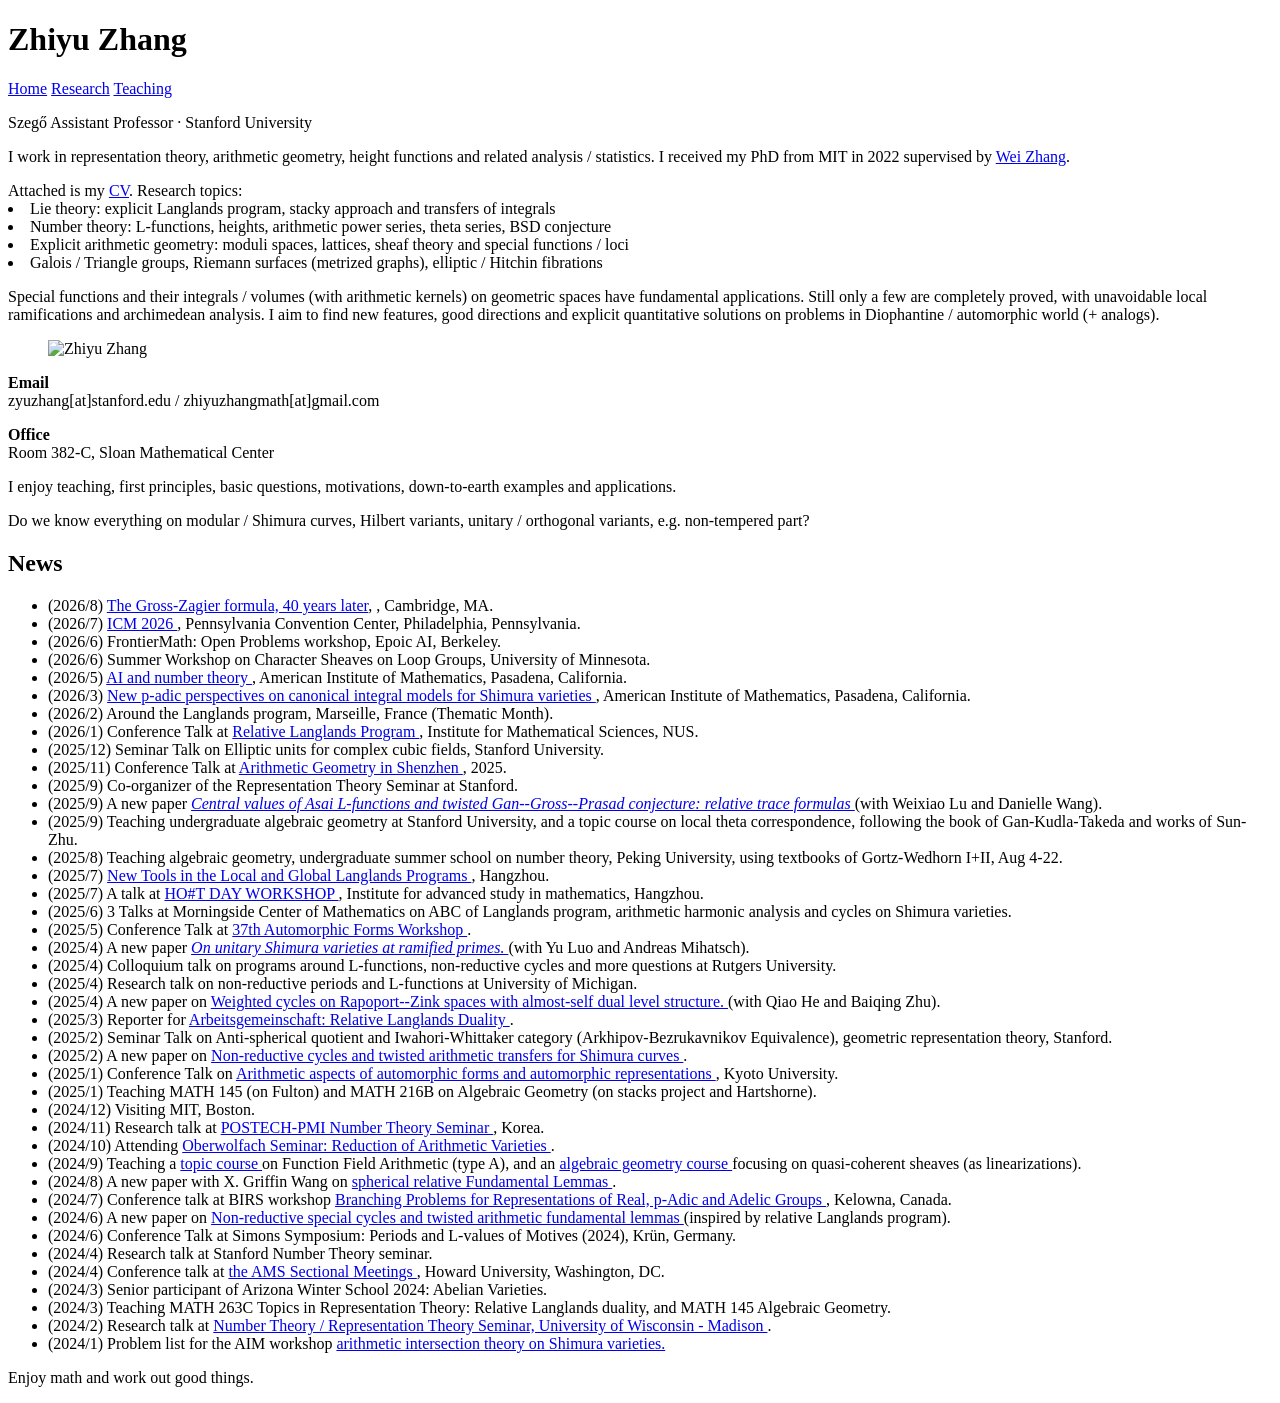
==== index.html @ 650f187b "Add files via upload" ====
<!DOCTYPE html>
<html lang="en">
<head>
  <meta charset="UTF-8">
  <meta name="viewport" content="width=device-width, initial-scale=1.0">
  <title>Zhiyu Zhang </title>
  <link rel="stylesheet" href="styles.css">
</head>
<body>
  <header>
    <h1>Zhiyu Zhang </h1>
    <nav>
      <a href="index.html">Home</a>
      <a href="research.html">Research</a>
      <a href="teaching.html"> Teaching </a>
    </nav>
  </header>



  <main>
 <section id="home" class="section active">

<div class="home-hero">
    <div class="home-copy">
        <p class="home-kicker">Szegő Assistant Professor · Stanford University</p>
        <p class="home-lead">
I work in representation theory, arithmetic geometry, height functions and related analysis / statistics. I received my PhD from MIT in 2022 supervised by <a href="https://math.mit.edu/~wz2113/">Wei Zhang</a>. 

        </p>

Attached is my <a href="CV2026.pdf">CV</a>. Research topics: 
<li>
Lie theory: explicit Langlands program, stacky approach and transfers of integrals
<li>
Number theory: L-functions, heights, arithmetic power series, theta series, BSD conjecture
<li> 
Explicit arithmetic geometry: moduli spaces, lattices, sheaf theory and special functions / loci
<li> 
Galois / Triangle groups, Riemann surfaces (metrized graphs), elliptic / Hitchin fibrations
</li>


        <p class="home-teaching">
Special functions and their integrals / volumes (with arithmetic kernels) on geometric spaces have fundamental applications. Still only a few are completely proved, with unavoidable local ramifications and archimedean analysis. I aim to find new features, good directions and explicit quantitative solutions on problems in Diophantine / automorphic world (+ analogs). 
        </p>


    </div>
    <figure class="home-portrait">
        <img src="Keep2.jpg" 
             alt="Zhiyu Zhang" />
    </figure>
</div>


<div class="home-contact">
    <p><strong>Email</strong><br>zyuzhang[at]stanford.edu / zhiyuzhangmath[at]gmail.com</p>
    <p><strong>Office</strong><br>Room 382-C, Sloan Mathematical Center</p>
</div>


<p class="home-teaching">
I enjoy teaching, first principles, basic questions, motivations, down-to-earth examples and applications.
</p>


<p class="home-teaching">
Do we know everything on modular / Shimura curves, Hilbert variants, unitary / orthogonal variants, e.g. non-tempered part?
</p>


<!-- eigenvalues, solutions, heights, enumerative geometry, matrix coefficients and integrals. . family version, Artin twists, arithmetic lattices, Poincare series, distributions, cohomology, compact dual,
!-->

<!--Cryptography-Blockchain, Machine Learning, LLM, Library and AI for Math. Teach on them-->

<!-- Differential forms Poincare dual cycles. Geometric relative Langlands, M-cycles over C. Use cycles to define int models, first generic fiber. Uniformization maps + period maps, Hecke action, Relations of generators and non-vanishing, injective of AJ map on special subspace of CH^* (and embedding tricks), dimension formulas of subspace, singular adelic terms (derived Hodge locus, tautological), intersection numbers, divisor, 0-cycle, 1-cycle, higher codim case, transfer of cycles and moduli of maps -->

<!-- Arithmetic differental forms and arithmetic HT over a family (six points on P1; degree 4 surfaces in P3). Understand every construction via operations on Hodge. Moduli of 3, 4, 5, 6, 7, 8, 9 points on P1. Moduli over C, over R, over Qp, over Q. Note X over Z shall think as arithmetic Hodge family, reduction means point, exceptional reduction means arithmetic Hodge locus. Distribution of arithmetic Hodge locus -> reduction type of X, especially Picard jumps. -->

<!-- discrete groups (as continuous symmetry on analytic + metric=volume geometry , ) and everything: Free groups, graph theory, mapping class groups, fundamental group of finite volume Riemann manifolds is a lattice in Isom(M^~) = absolute Galois groups. GL_n over Dedekind domain (S-arithmetic subgroups). finite index subgroups and Hecke theory. Jordan property, automorphism groups. abelianization. (Moore ergodicity + mirabolic group SL2(R) x R^2 implies) Kazhdan’s property T for rank>=2. Amenability=Følner sequence=(For every continuous G-action on a non-empty compact
metrisable space X there exists a G-invariant probability measure on X.) |+| property T => compact ?=> finite .. Geometric group theory (and symmetric spaces, dynamics and moduli). Analytic Universal covering (quotient by discrete subgroup of Isometry groups). Discrete subgroups of Isom of X. free group.). Classification of fake projective plane. topology of (hyperbolic) 3,4,5-manifolds. thin groups and non-congruent artihmetic in U(n,1) and SO(n,1). Margulis’s normal subgroup theorem, Mostow rigidity (any semi-simple G), Margulis superrigidity (away from SO(n,1), SU(n,1)) which implies arithmeticity -->

<!-- conjectures on curves and Riemann surfaces (in families): CM Jacobian?-->


<!--optimization problems in combinatorics and geometry: Optimal ways of doing things - Sofa Problem and So on. Combinatoric number theory: Michael Zieve-->

<!--moduli of varieties over finite fields, mod p Hodge=family of mod p gauges, families of AV gives families of p-divisible with no framing, applications (Tate, Weil, local systems)? global moduli over fixed points, local moduli, local moduli with faming around a point of the global moduli -->


<!--The most beautiful geometry is geometry with enough symmetry. Apply all geometry to symmetric spaces. Hyperbolicity of cycles on Shimura varieties-->

<!--<li> Geometric representation theory (local, Iwahori level) (global, Iwahori level) (Relative version), costandard, standard, applications of AB equivalence and cat Langlands to Iwahori level Sh_G, weight-monodromy for tempered? e.g. modular curves -->

<!--<li> Family of motives / bundles / local systems / varieties over arithmetic bases (=cycles in ``arithmetic period domain''), positivity of Hodge bundles and applications of hyperbolicity: curves, surfaces, abelian varieties and hypersurfaces; periods, torsions, counting with symmetry (CM, Hecke). Intermediate Jacobians (Jacobians, Prym, Albanese, Murre's A^2), arithmetic Torelli maps / period maps / regulator maps.  Hyperelliptic curves, Shimura curves, Hurwitz curves, Belyi curves; elliptic fibered surfaces, cubic surfaces, K3 surfaces, hyperbolic surfaces, Fano surfaces; Hodge level one complete intersection; Deligne-Mostow moduli (non-arithmetic complex hyperbolic lattices); moduli of curves; moduli of abelian varieties; moduli of Shimura variety. -->

<!--<li> explicit examples dim=0, curves, surfaces, 3-folds, 4-folds. Hodge structures of weight 0, 1, 2, 3; level 0, 1, 2, 3, 4; projective groups=abelian schemes  -->

<!--<li> honeycomb, Coexeter group, finite group arithmetic, finite fields, Hexagonal tiling, group cohomology (cohomological cycles)-->

 <!--<li> Arithmetic statistics and finiteness (compactification of moduli). Diﬀerences of singular moduli (archimedean and p-adic equidistribution, analytic bounds); Harmonic Maass forms = generating series of central L-derivatives; Real multiplication (via p-adic geometry and p-adic Eisenstein series, Galois deformation tricks); stable cohomology of moduli spaces and arithmetic groups (Madsen-Weiss, Borel)-->    

<!--<li> discrete subgroups of Lie groups of finite covolume, e.g. cocompact ones. Arithmetic subgroups. K-theory of arithmetic subgroups, cycles-->

<!--<li> Motives over punctured Riemmann surface, or a curve. Monodromy, D-modules and power series and so on-->

<!--<li> The method of perverse sheaves=holomorphic D-modules to study abelian schemes and other varieties -->

<!--<li> Higher Chow cycles and normal functions; transcendental o-minimality; period mappings and period domains; sl2-Hodge structures and limits, g-motives; Hilbert schemes (family version); Intermediate Jacobians and Hitchin Systems; Chow groups, intersection theory and special cycles of 
global moduli spaces, e.g. moduli of maps / sheaves  (mmoduli of lines =Grassmaninan, moduli of curves, moduli of quasi-polarized K3， moduli of hyperkahler and so on, using moduli of Hodge, also moduli of maps between curves with degrees，d-elliptic loci, branched covers of curves (Hurwitz spaces)) 
(global=involving discrete subgroups of Lie groups - p-adic groups) 
Adelic Language (so levels and Hecke correspondences on moduli spaces)

local moduli spaces (Rapoport-Zink spaces) since Hilbert 15th problem. Pixton’s relations, Mumford relations. 
(local=no discrete subgroup, just compact subgroups of automorphisms)

    -->








<!-- Old contact block kept for reference.

<p>
I enjoy teaching, first principles, down-to-earth examples, basic questions, motivations and concrete applications. 
</p> 


<p>
<b> Email: </b> zyuzhang[at]stanford.edu  /  zhiyuzhangmath[at]gmail.com .
</p>


<p>
Office: Room 382-C, Sloan Mathematical Center. 
</p>




<br>
<br>
<br>




-->

<!--
<p>
I am fascinated by concrete examples (e.g. elliptic curves and GL_n), Koecher principle, CM abelian varieties, density theorems, artihmetic line bundles, powerful sheaf theory, and analogs over finite fields, reals, p-adics, rational numbers (and its algebraic closure), manifolds (with metrics / differentials), arithmetic groups, combinatorics (e.g. polytopes), topology, and physics (e.g. quantization, TQFT and mirror symmetry). 
</p>     
!-->


<!--
<p>
<small>
<li> I visited the MSRI for the special programme Algebraic Cycles, L-Values, and Euler Systems, Jan-May 2023.
<li> In my PHD thesis, I proved 1) ramified modularity of arithmetic theta series, using modifications in complex and mod p geometry and local duality of special divisors; 2) blow ups of moduli spaces and arithmetic transfers, using ramifed modularity, global double induction, relative Cayley map (for small primes). For applications to Gross-Zagier formulas and Beilinson-Bloch-Kato conjecture, see also lectures (C. Li, W. Zhang) of IHES 2022 Langlands summer school.
<li> Undergraduate thesis on Merkurjev-Suslin theorem, Tsinghua University / ENS Paris, Spring 2018. 
</li>  
</small>
</p>
-->

<section class="home-news">
<div class="section-heading-row">
    <h2>News</h2>
</div>
<ul class="news-list">
<li> (2026/8) <a href="https://math.mit.edu/events/gross-zagier/"> The Gross-Zagier formula, 40 years later</a>, , Cambridge, MA.
<li> (2026/7) <a href="https://www.icm2026.org/event/ac193975-5d24-4628-8c30-ddb23de19a8b/HOME?environment=P2"> ICM 2026 </a>, Pennsylvania Convention Center, Philadelphia, Pennsylvania.
<li> (2026/6) FrontierMath: Open Problems workshop, Epoic AI, Berkeley.
<li> (2026/6) Summer Workshop on Character Sheaves on Loop Groups, University of Minnesota.
<li> (2026/5) <a href="https://aimath.org/workshops/upcoming/aint26/"> AI and number theory </a>, American Institute of Mathematics, Pasadena, California. 
<li> (2026/3) <a href="https://aimath.org/workshops/upcoming/canonicalshimura/"> New p-adic perspectives on canonical integral models for Shimura varieties </a>, American Institute of Mathematics, Pasadena, California. 
<li> (2026/2) Around the Langlands program, Marseille, France (Thematic Month).
<li> (2026/1) Conference Talk at <a href="https://ims.nus.edu.sg/events/relative-langlands-program/
"> Relative Langlands Program </a>, Institute for Mathematical Sciences, NUS.
<li> (2025/12) Seminar Talk on Elliptic units for complex cubic fields, Stanford University.
<li> (2025/11) Conference Talk at <a href="https://huigaomath.github.io/events/2025/2025-arithgeom-shenzhen.html"> Arithmetic Geometry in Shenzhen </a>, 2025.
<li> (2025/9) Co-organizer of the Representation Theory Seminar at Stanford.
<li> (2025/9) A new paper <a href="https://arxiv.org/abs/2509.16356" > <em> Central values of Asai L-functions and twisted Gan--Gross--Prasad conjecture: relative trace formulas </em> </a>  (with Weixiao Lu and Danielle Wang).
<li> (2025/9) Teaching undergraduate algebraic geometry at Stanford University, and a topic course on local theta correspondence, following the book of Gan-Kudla-Takeda and works of Sun-Zhu.
<li> (2025/8) Teaching algebraic geometry, undergraduate summer school on number theory, Peking University, using textbooks of Gortz-Wedhorn I+II, Aug 4-22.
<li> (2025/7) <a href="https://www.birs.ca/events/2025/5-day-workshops/25w5400"> New Tools in the Local and Global Langlands Programs </a>, Hangzhou.
<li> (2025/7) A talk at <a href="http://www.iasm.zju.edu.cn/2025/0704/c87130a3067185/page.htm"> HO#T DAY WORKSHOP </a>, Institute for advanced study in mathematics, Hangzhou.
<li> (2025/6) 3 Talks at Morningside Center of Mathematics on ABC of Langlands program, arithmetic harmonic analysis and cycles on Shimura varieties. 
<li> (2025/5) Conference Talk at <a href="http://automorphicformsworkshop.org/organizers.html"> 37th Automorphic
Forms Workshop </a>.
<li> (2025/4) A new paper <a href="https://arxiv.org/abs/2504.17484"> <em> On unitary Shimura varieties at ramified primes. </em> </a> (with Yu Luo and Andreas Mihatsch). 
<li> (2025/4) Colloquium talk on programs around L-functions, non-reductive cycles and more questions at Rutgers University.
<li> (2025/4) Research talk on non-reductive periods and L-functions at University of Michigan. 
<li> (2025/4) A new paper on <a href="https://arxiv.org/abs/2504.07768" > Weighted cycles on Rapoport--Zink spaces with almost-self dual level structure. </a> (with Qiao He and Baiqing Zhu).
<li> (2025/3) Reporter for <a href="https://www.mfo.de/occasion/2514/www_view"> Arbeitsgemeinschaft: Relative Langlands Duality </a>.
<li> (2025/2) Seminar Talk on Anti-spherical quotient and Iwahori-Whittaker category (Arkhipov-Bezrukavnikov Equivalence), geometric representation theory, Stanford.
<li> (2025/2) A new paper on <a href="https://arxiv.org/abs/2502.16754"> Non-reductive cycles and twisted arithmetic transfers for Shimura curves </a>.
<li> (2025/1) Conference Talk on <a href="https://www.cck.dendai.ac.jp/math/%7Enamikawa/rims2024/rims2024en.html"> Arithmetic aspects of automorphic forms and automorphic representations </a>, Kyoto University.
<li> (2025/1) Teaching MATH 145 (on Fulton) and MATH 216B on Algebraic Geometry (on stacks project and Hartshorne).
<li> (2024/12) Visiting MIT, Boston.
<li> (2024/11) Research talk at <a href="https://buciumas.github.io/postech-number-theory-seminar/index"> POSTECH-PMI Number Theory Seminar </a>, Korea. 
<li> (2024/10) Attending <a href="https://www.mfo.de/occasion/2443b" > Oberwolfach Seminar: Reduction of Arithmetic Varieties </a>. 
<li> (2024/9) Teaching a <a href="TopicFall2024"> topic course </a> on Function Field Arithmetic (type A), and an <a href="MATH216A.html"> algebraic geometry course </a> focusing on quasi-coherent sheaves (as linearizations).
<li> (2024/8) A new paper with X. Griffin Wang on <a href="https://arxiv.org/abs/2408.15155"> spherical relative Fundamental Lemmas </a>. 
<li> (2024/7) Conference talk at BIRS workshop <a href="http://www.birs.ca/events/2024/5-day-workshops/24w5220"> Branching Problems for Representations of Real, p-Adic and Adelic Groups </a>, Kelowna, Canada.
<li> (2024/6) A new paper on <a href="https://arxiv.org/abs/2406.00986v1"> Non-reductive special cycles and twisted arithmetic fundamental lemmas </a> (inspired by relative Langlands program). 
<li> (2024/6) Conference Talk at Simons Symposium: Periods and L-values of Motives (2024), Krün, Germany.
<li> (2024/4) Research talk at Stanford Number Theory seminar.
<li> (2024/4) Conference talk at <a href="http://www.ams.org/meetings/sectional/sectional.html"> the AMS Sectional Meetings </a>, Howard University, Washington, DC.
<li> (2024/3) Senior participant of Arizona Winter School 2024: Abelian Varieties.
<li> (2024/3) Teaching MATH 263C Topics in Representation Theory: Relative Langlands duality, and MATH 145 Algebraic Geometry.
<li> (2024/2) Research talk at <a href="https://wiki.math.wisc.edu/index.php/NTS"> Number Theory / Representation Theory Seminar, University of Wisconsin - Madison </a>.
<li> (2024/1) Problem list for the AIM workshop <a href="https://aimath.org/workshops/upcoming/intersectshimura/"> arithmetic intersection theory on Shimura varieties. </a>
</li>
</ul>
</section>

</section>
</main>



<footer>
    <p> Enjoy math and work out good things. </p>
</footer>



</body>
</html>
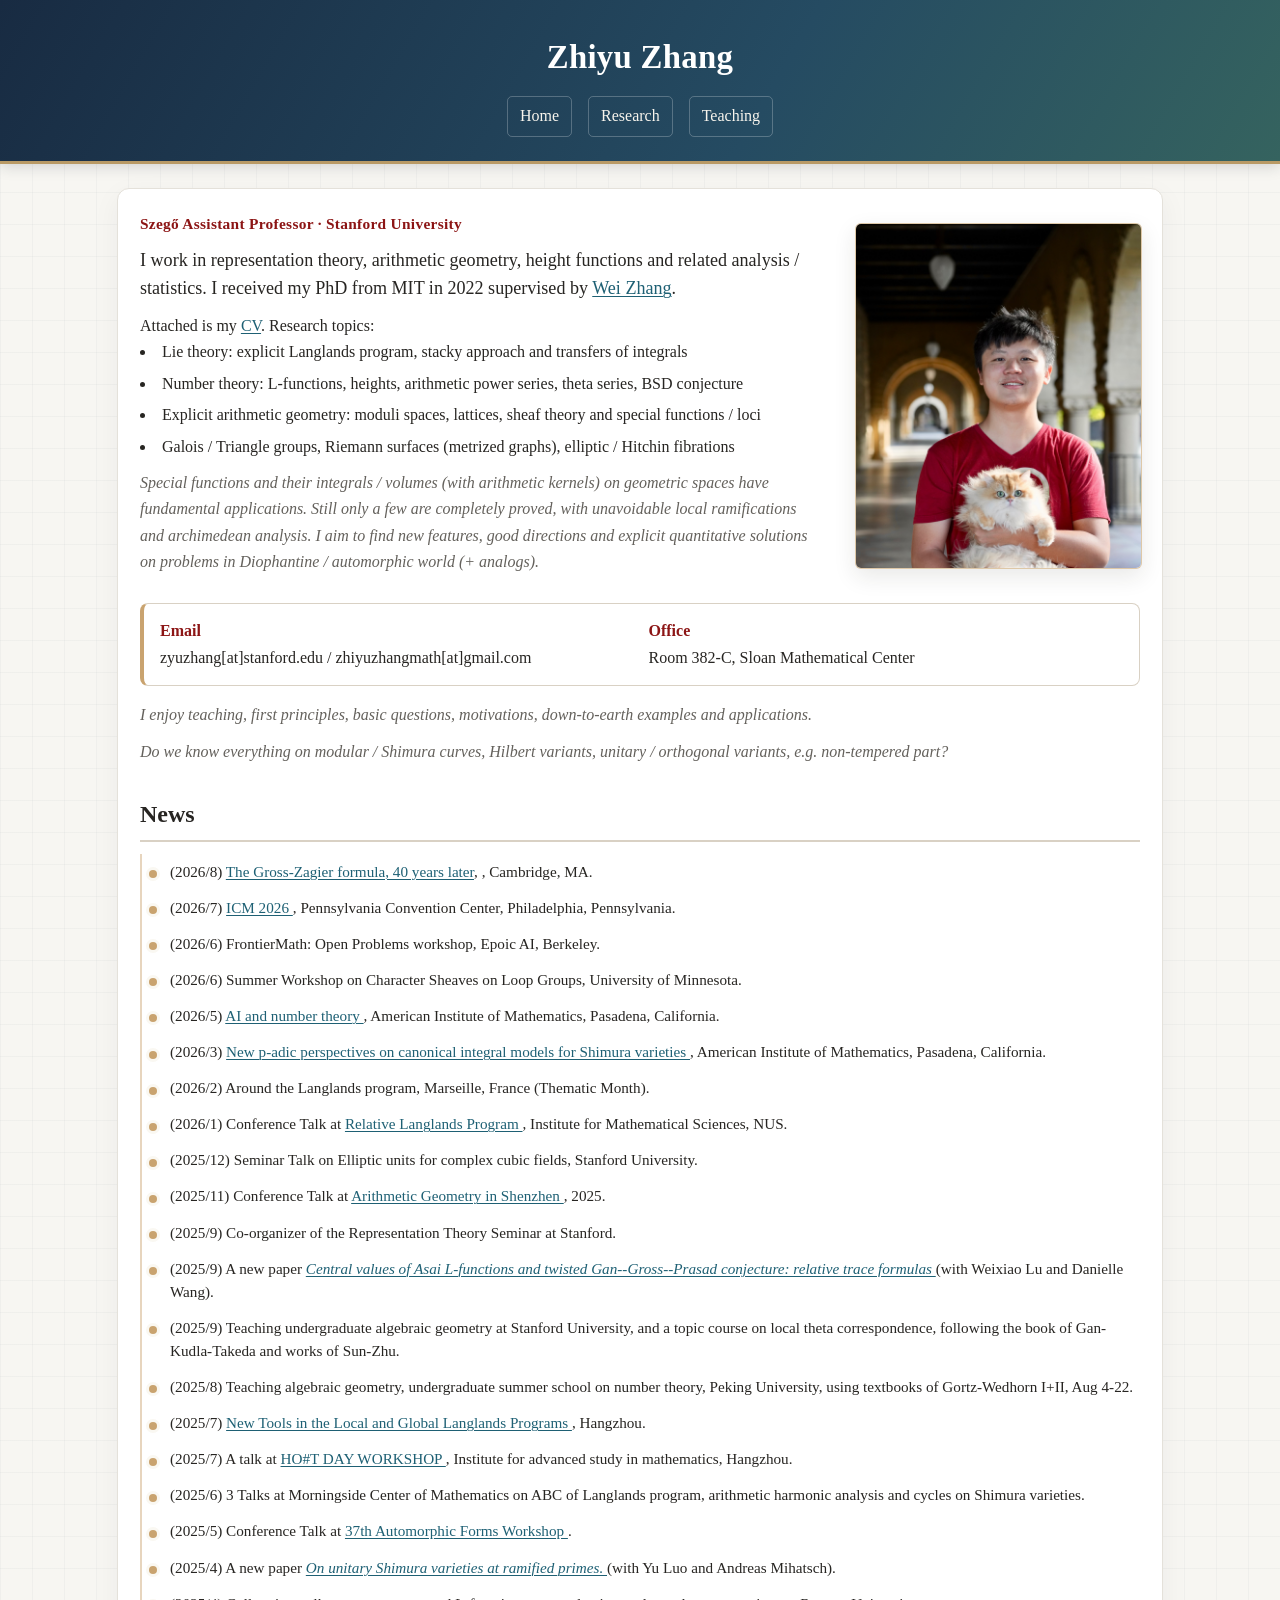
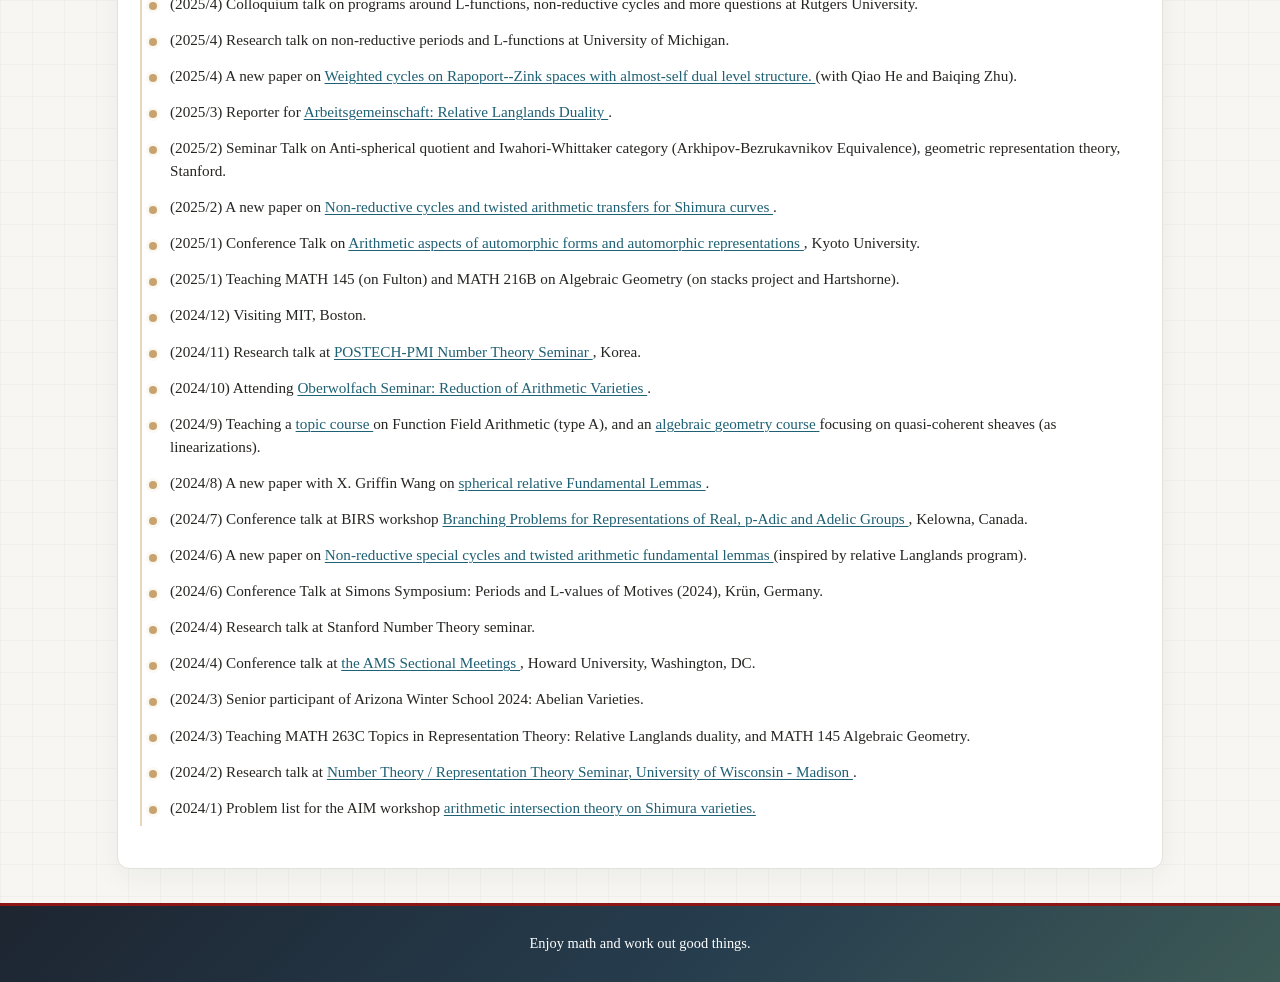
==== commit 2bfbf214: "Update index.html" ====
--- a/index.html
+++ b/index.html
@@ -4,7 +4,7 @@
   <meta charset="UTF-8">
   <meta name="viewport" content="width=device-width, initial-scale=1.0">
   <title>Zhiyu Zhang </title>
-  <link rel="stylesheet" href="styles.css">
+  <link rel="stylesheet" href="./styles.css">
 </head>
 <body>
   <header>
--- a/styles.css
+++ b/styles.css
@@ -0,0 +1,541 @@
+/* 通用样式 */
+:root {
+  --paper: #faf8f2;
+  --paper-deep: #efe8dc;
+  --ink: #272522;
+  --muted: #64615c;
+  --link: #1e6074;
+  --link-hover: #8c1515;
+  --accent: #8c1515;
+  --accent-soft: #c9a36f;
+  --rule: #d9d1c4;
+  --header-start: #1d2530;
+  --header-mid: #263d4e;
+  --header-end: #3e5a56;
+}
+
+body {
+  font-family: "Georgia", serif; /* 使用学术风格的字体 */
+  line-height: 1.65;
+  margin: 0;
+  padding: 0;
+  background:
+    linear-gradient(180deg, rgba(255,255,255,0.58), rgba(255,255,255,0) 260px),
+    var(--paper);
+  color: var(--ink);
+}
+
+
+@media (max-width: 768px) {
+  .nav-links {
+    display: none; /* 默认隐藏导航菜单 */
+    flex-direction: column; /* 垂直布局 */
+    background-color: var(--header-start);
+    position: absolute;
+    top: 60px;
+    right: 0;
+    width: 100%;
+    text-align: center;
+    flex-wrap: wrap;
+  }
+
+  .nav-links li {
+    margin: 10px 0;
+  }
+
+  .menu-toggle {
+    display: block; /* 显示菜单按钮 */
+  }
+
+  .nav-links.active {
+    display: flex; /* 显示导航菜单 */
+  }
+}
+
+header {
+  background:
+    radial-gradient(circle at 20% 0%, rgba(201, 163, 111, 0.20), transparent 32%),
+    linear-gradient(135deg, var(--header-start) 0%, var(--header-mid) 52%, var(--header-end) 100%);
+  color: #ffffff;
+  padding: 20px 24px 18px;
+  text-align: center;
+  border-bottom: 3px solid var(--accent);
+  box-shadow: 0 2px 14px rgba(29, 37, 48, 0.18);
+}
+
+figcaption {
+  text-align: center; /* 文字居中对齐 */
+  margin-top: 8px; /* 调整图片与文字的间距 */
+  font-size: 0.95rem; /* 设置文字大小 */
+  color: var(--muted); /* 设置文字颜色 */
+}
+
+.image-row {
+  display: flex; /* 启用 Flexbox 布局 */
+  justify-content: space-around; /* 图片均匀分布 */
+  align-items: center; /* 图片垂直方向对齐 */
+  gap: 18px; /* 图片之间的间距 */
+  flex-wrap: wrap; /* 自动换行（可选） */
+}
+
+
+/* 图片样式 */
+img {
+  display: block;
+  max-width: 100%;
+  height: auto; /* 保持图片比例 */
+  margin: 10px 0;
+  border: 1px solid var(--rule); /* 图片边框 */
+  border-radius: 6px; /* 圆角 */
+  object-fit: contain; /* 确保图片完整显示 */
+  background: #fff;
+}
+
+
+header h1 {
+  margin: 0;
+  font-size: 2.05rem;
+  letter-spacing: 0.3px; /* 字母间距 */
+  font-weight: 600;
+}
+
+nav {
+  margin-top: 12px;
+  display: flex;
+  justify-content: center;
+  gap: 8px 16px; /* 按钮之间的间距 */
+  flex-wrap: wrap;
+}
+
+nav a {
+  color: #f8f5ed;
+  text-decoration: none;
+  padding: 6px 12px;
+  border: 1px solid rgba(255, 255, 255, 0.24);
+  border-radius: 5px;
+  font-size: 1rem;
+  transition: background-color 0.18s ease, border-color 0.18s ease, color 0.18s ease;
+}
+
+nav a:hover {
+  background-color: rgba(140, 21, 21, 0.42);
+  border-color: rgba(255, 255, 255, 0.52);
+  color: #ffffff;
+}
+
+/* 主体内容 */
+main {
+  max-width: 1000px; /* 内容居中显示 */
+  margin: 24px auto;
+  padding: 22px;
+}
+
+section {
+  margin-bottom: 20px;
+}
+
+section h2 {
+  font-size: 1.5rem;
+  margin-bottom: 10px;
+  border-bottom: 2px solid var(--rule); /* 标题下边框 */
+  padding-bottom: 5px;
+  color: var(--ink);
+}
+
+section h3 {
+  margin-top: 28px;
+  margin-bottom: 12px;
+  color: var(--ink);
+  border-bottom: 1px solid var(--rule);
+  padding-bottom: 5px;
+}
+
+section p {
+  margin: 10px 0;
+}
+
+.home-hero {
+  display: grid;
+  grid-template-columns: minmax(0, 1fr) 285px;
+  gap: 32px;
+  align-items: start;
+  margin-bottom: 18px;
+}
+
+.home-kicker {
+  color: var(--accent);
+  font-size: 0.96rem;
+  font-weight: 700;
+  letter-spacing: 0.02em;
+  margin-top: 0;
+}
+
+.home-lead {
+  font-size: 1.13rem;
+  line-height: 1.58;
+  color: var(--ink);
+}
+
+.home-actions {
+  display: flex;
+  flex-wrap: wrap;
+  gap: 10px;
+  margin: 18px 0 14px;
+}
+
+.home-button {
+  display: inline-flex;
+  align-items: center;
+  justify-content: center;
+  min-height: 34px;
+  padding: 4px 14px;
+  border-radius: 6px;
+  border: 1px solid var(--accent);
+  background: var(--accent);
+  color: #fff;
+  font-size: 0.95rem;
+  font-weight: 700;
+  text-decoration: none;
+}
+
+.home-button:hover {
+  background: #6f1111;
+  color: #fff;
+}
+
+.home-button-secondary {
+  background: rgba(255, 255, 255, 0.42);
+  color: var(--link);
+  border-color: rgba(30, 96, 116, 0.28);
+}
+
+.home-button-secondary:hover {
+  background: rgba(30, 96, 116, 0.10);
+  color: var(--link-hover);
+}
+
+.research-pillars {
+  display: flex;
+  flex-wrap: wrap;
+  gap: 8px;
+  margin-top: 12px;
+}
+
+.research-pillars span {
+  border: 1px solid rgba(201, 163, 111, 0.45);
+  border-radius: 999px;
+  color: var(--muted);
+  background: rgba(255, 255, 255, 0.45);
+  font-size: 0.88rem;
+  padding: 3px 10px;
+}
+
+.home-portrait {
+  margin: 2px 0 0;
+}
+
+.home-portrait img {
+  width: 100%;
+  max-height: 360px;
+  object-fit: cover;
+  object-position: center top;
+  border-color: rgba(201, 163, 111, 0.60);
+  box-shadow: 0 8px 22px rgba(39, 37, 34, 0.10);
+}
+
+.home-contact {
+  display: grid;
+  grid-template-columns: repeat(2, minmax(0, 1fr));
+  gap: 14px;
+  margin: 18px 0 16px;
+  padding: 14px 16px;
+  border: 1px solid var(--rule);
+  border-left: 4px solid var(--accent-soft);
+  border-radius: 8px;
+  background: rgba(255, 255, 255, 0.42);
+}
+
+.home-contact p {
+  margin: 0;
+}
+
+.home-contact strong {
+  color: var(--accent);
+}
+
+.home-teaching {
+  color: var(--muted);
+  font-style: italic;
+}
+
+.section-heading-row {
+  display: flex;
+  align-items: baseline;
+  justify-content: space-between;
+  gap: 16px;
+  border-bottom: 2px solid var(--rule);
+  margin: 30px 0 12px;
+}
+
+.section-heading-row h2 {
+  border-bottom: 0;
+  margin: 0;
+}
+
+.section-heading-row a {
+  font-size: 0.95rem;
+}
+
+.home-news {
+  font-size: 0.95rem;
+}
+
+.news-list {
+  list-style: none;
+  margin: 0;
+  padding: 0 0 0 12px;
+  border-left: 2px solid rgba(201, 163, 111, 0.45);
+}
+
+.news-list li {
+  position: relative;
+  line-height: 1.52;
+  margin: 0;
+  padding: 6px 0 7px 16px;
+}
+
+.news-list li::before {
+  content: "";
+  position: absolute;
+  top: 1.08em;
+  left: -5px;
+  width: 8px;
+  height: 8px;
+  border-radius: 50%;
+  background: var(--accent-soft);
+  box-shadow: 0 0 0 3px var(--paper);
+}
+
+.paper-list {
+  display: grid;
+  gap: 13px;
+  margin: 18px 0 34px;
+}
+
+.paper-item {
+  display: grid;
+  grid-template-columns: 3.2rem 1fr;
+  gap: 13px;
+  padding: 14px 16px 13px 14px;
+  background: rgba(255, 255, 255, 0.48);
+  border: 1px solid var(--rule);
+  border-left: 4px solid rgba(201, 163, 111, 0.55);
+  border-radius: 8px;
+  box-shadow: 0 2px 10px rgba(39, 37, 34, 0.045);
+}
+
+.paper-featured {
+  background:
+    linear-gradient(90deg, rgba(140, 21, 21, 0.06), rgba(255, 255, 255, 0.56));
+  border-left-color: var(--accent);
+}
+
+.paper-number {
+  color: var(--accent);
+  font-size: 1.05rem;
+  font-weight: 700;
+  font-variant-numeric: tabular-nums;
+  line-height: 1.35;
+  text-align: right;
+}
+
+.paper-title {
+  font-size: 1.04rem;
+  font-weight: 600;
+  line-height: 1.38;
+}
+
+.paper-title a {
+  color: var(--ink);
+  text-decoration: none;
+}
+
+.paper-title a:hover {
+  color: var(--link-hover);
+  text-decoration: underline;
+  text-underline-offset: 2px;
+}
+
+.paper-meta {
+  color: var(--muted);
+  font-size: 0.95rem;
+  margin-top: 3px;
+}
+
+.paper-tags {
+  display: flex;
+  flex-wrap: wrap;
+  gap: 6px;
+  margin-top: 8px;
+}
+
+.paper-tag {
+  display: inline-flex;
+  align-items: center;
+  border: 1px solid rgba(30, 96, 116, 0.22);
+  border-radius: 999px;
+  color: var(--muted);
+  background: rgba(250, 248, 242, 0.72);
+  font-size: 0.82rem;
+  line-height: 1.2;
+  padding: 3px 9px;
+}
+
+.paper-link {
+  color: var(--link);
+  text-decoration: none;
+}
+
+.paper-link:hover {
+  color: var(--link-hover);
+  border-color: rgba(140, 21, 21, 0.35);
+}
+
+.paper-tag-venue {
+  border-color: rgba(140, 21, 21, 0.25);
+  color: var(--ink);
+}
+
+a {
+  color: var(--link);
+  text-decoration-thickness: 1px;
+  text-underline-offset: 2px;
+}
+
+a:hover {
+  color: var(--link-hover);
+}
+
+small {
+  color: var(--muted);
+}
+
+li {
+  margin-bottom: 5px;
+}
+
+@media (max-width: 620px) {
+  .home-hero {
+    grid-template-columns: 1fr;
+    gap: 16px;
+  }
+
+  .home-portrait {
+    max-width: 290px;
+    margin-left: auto;
+    margin-right: auto;
+  }
+
+  .home-contact {
+    grid-template-columns: 1fr;
+  }
+
+  .section-heading-row {
+    align-items: flex-start;
+    flex-direction: column;
+    gap: 4px;
+  }
+
+  .paper-item {
+    grid-template-columns: 2.4rem 1fr;
+    padding: 12px 13px 12px 10px;
+  }
+
+  .paper-number {
+    font-size: 0.96rem;
+  }
+}
+
+::selection {
+  background: rgba(201, 163, 111, 0.38);
+}
+
+
+
+
+
+
+
+/* 返回顶部按钮 */
+#back-to-top {
+  position: fixed;
+  bottom: 20px;
+  right: 20px;
+  display: none; /* 默认隐藏 */
+  background-color: var(--header-mid); /* 深灰色背景 */
+  color: #fff;
+  border: none;
+  border-radius: 50%;
+  padding: 10px 15px;
+  font-size: 16px;
+  cursor: pointer;
+  box-shadow: 0 2px 5px rgba(0, 0, 0, 0.3); /* 阴影 */
+}
+
+#back-to-top:hover {
+  background-color: var(--accent); /* 鼠标悬停时的背景 */
+}
+
+/* 页脚 */
+footer {
+  background:
+    linear-gradient(135deg, var(--header-start) 0%, var(--header-mid) 55%, var(--header-end) 100%);
+  color: #ffffff;
+  text-align: center;
+  padding: 12px 0;
+  margin-top: 34px;
+  font-size: 0.9rem;
+  border-top: 3px solid var(--accent);
+}
+
+
+/* ===== 新增：数学主页背景样式 ===== */
+
+/* 整个网页：浅米白底色，加很淡的方格 */
+body {
+  background:
+    linear-gradient(
+      90deg,
+      rgba(40, 65, 85, 0.035) 1px,
+      transparent 1px
+    ),
+    linear-gradient(
+      rgba(40, 65, 85, 0.035) 1px,
+      transparent 1px
+    ),
+    #f7f6f2;
+
+  background-size: 32px 32px;
+}
+
+/* 顶部姓名与导航区域：深蓝到蓝绿色渐变 */
+header {
+  background: linear-gradient(
+    120deg,
+    #182b42 0%,
+    #254b62 60%,
+    #35635f 100%
+  );
+
+  color: #ffffff;
+  padding: 30px 20px 24px;
+  border-bottom: 3px solid #b99a65;
+}
+
+/* 正文：白色底，避免背景纹理干扰阅读 */
+main {
+  background: #ffffff;
+  border: 1px solid #e4e1da;
+  border-radius: 12px;
+  box-shadow: 0 8px 28px rgba(25, 40, 55, 0.05);
+}
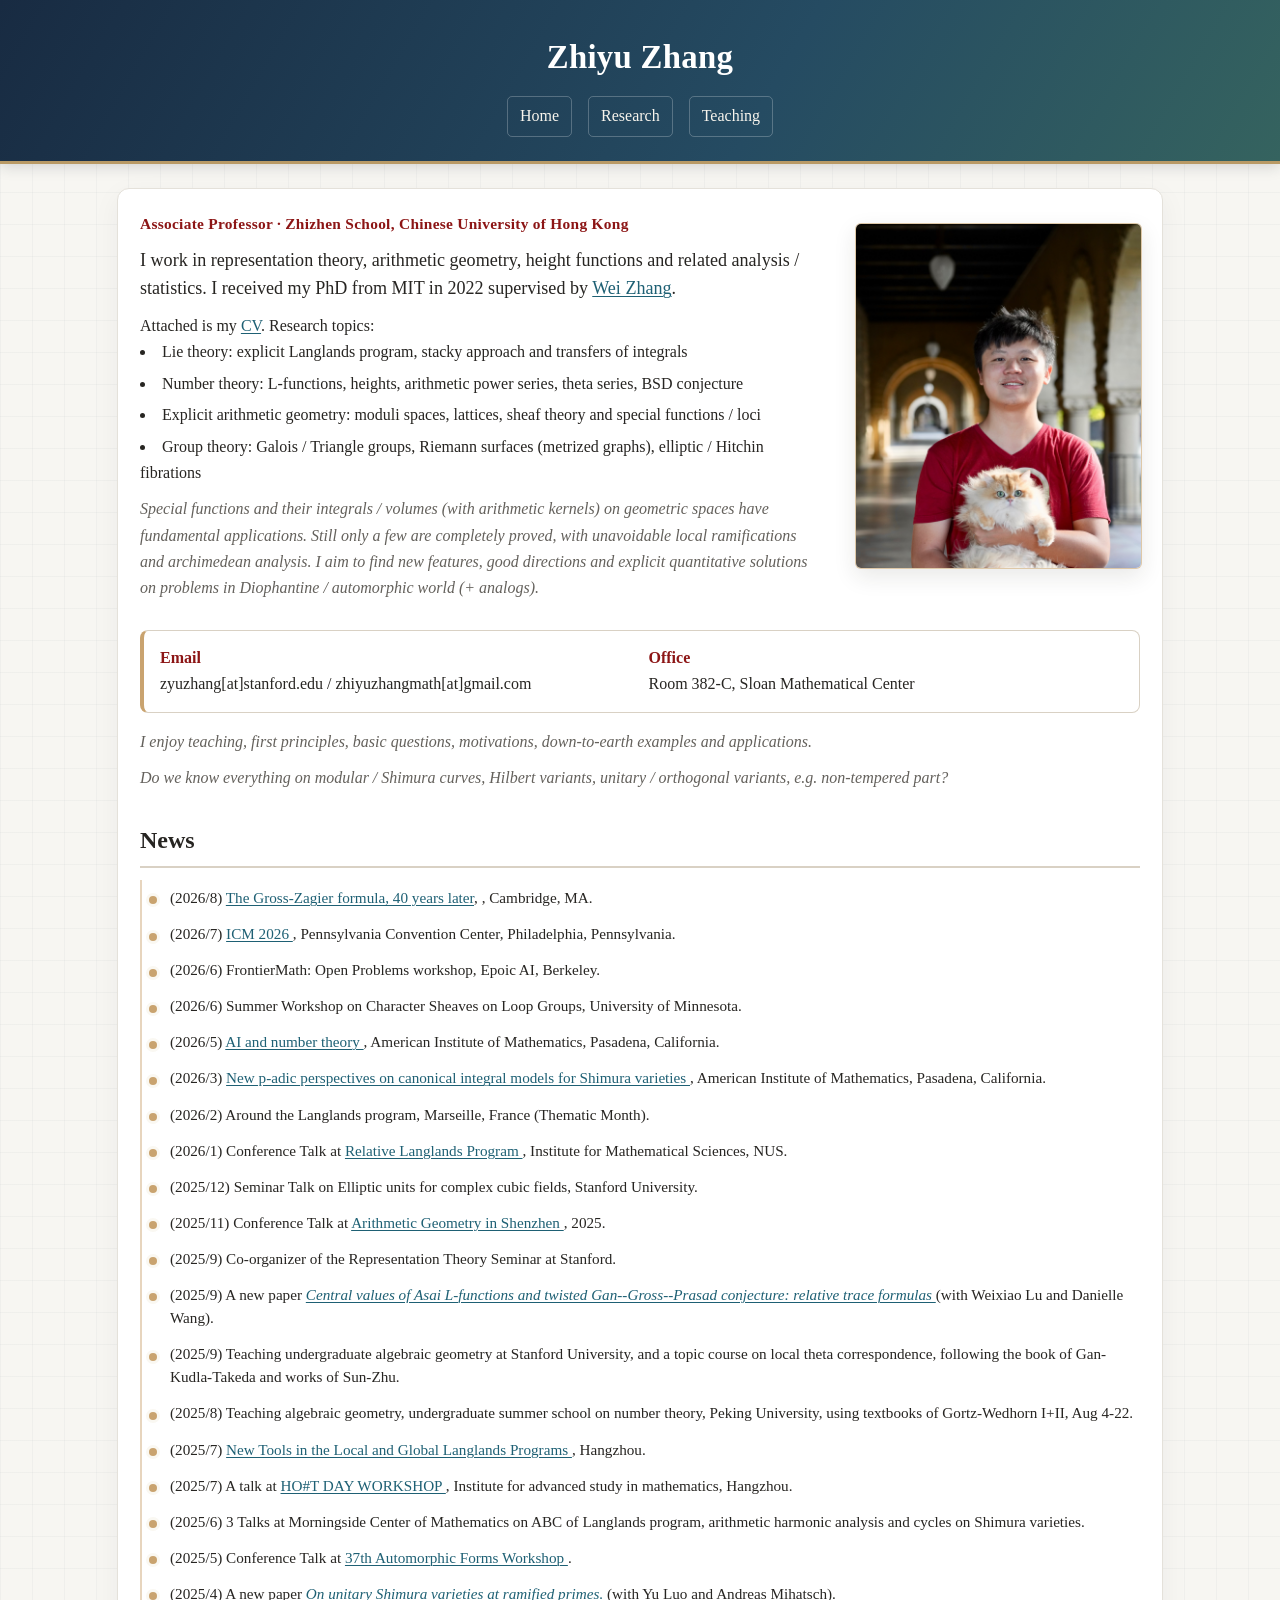
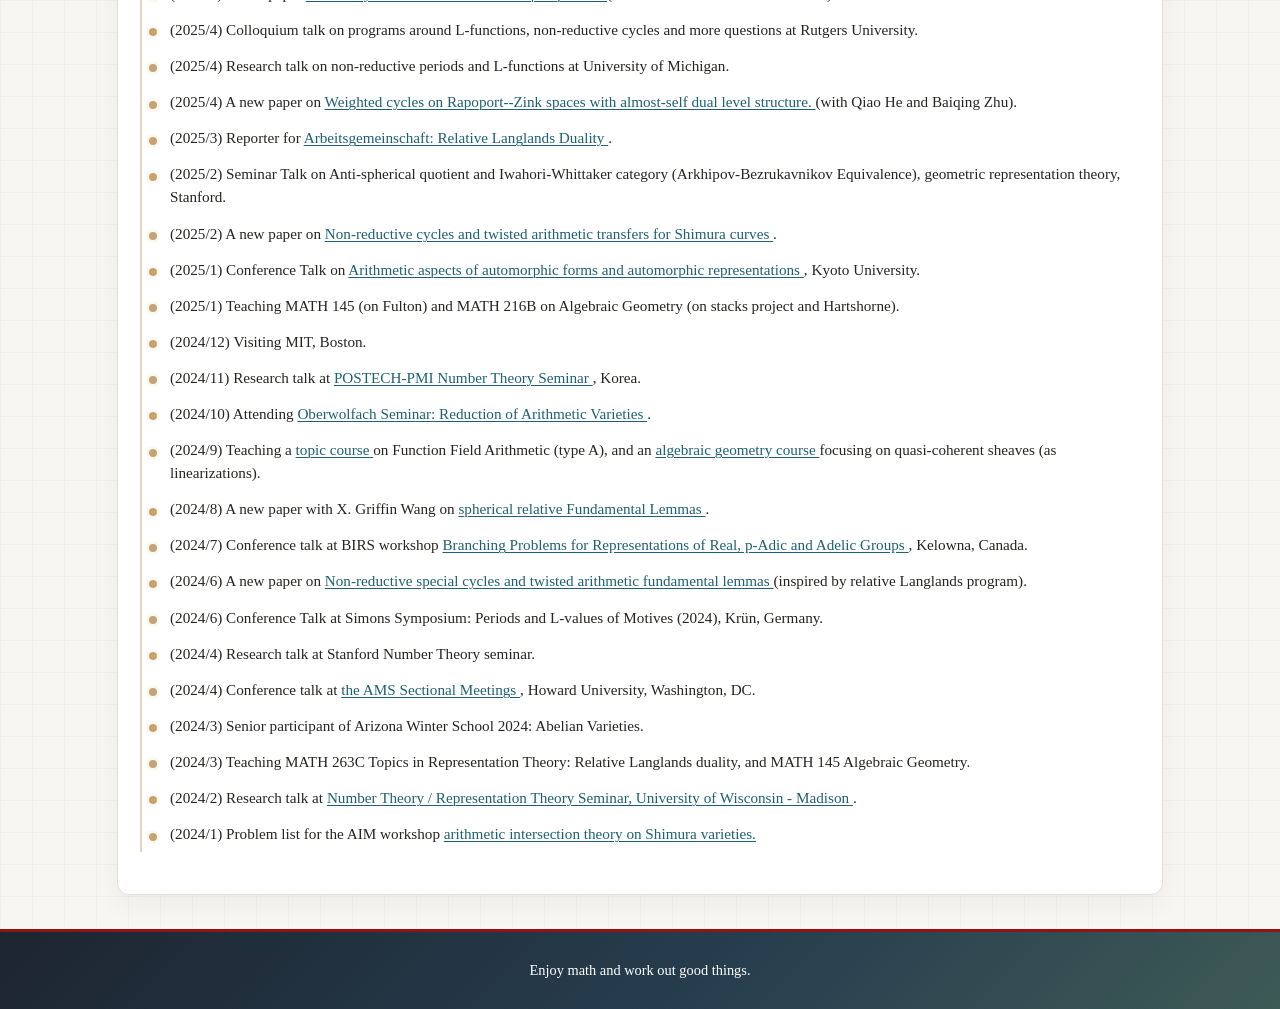
==== commit 458e64e8: "Add files via upload" ====
--- a/index.html
+++ b/index.html
@@ -4,7 +4,7 @@
   <meta charset="UTF-8">
   <meta name="viewport" content="width=device-width, initial-scale=1.0">
   <title>Zhiyu Zhang </title>
-  <link rel="stylesheet" href="./styles.css">
+  <link rel="stylesheet" href="styles.css">
 </head>
 <body>
   <header>
@@ -23,7 +23,8 @@
 
 <div class="home-hero">
     <div class="home-copy">
-        <p class="home-kicker">Szegő Assistant Professor · Stanford University</p>
+        <p class="home-kicker">Associate Professor · Zhizhen School, 
+        Chinese University of Hong Kong</p>
         <p class="home-lead">
 I work in representation theory, arithmetic geometry, height functions and related analysis / statistics. I received my PhD from MIT in 2022 supervised by <a href="https://math.mit.edu/~wz2113/">Wei Zhang</a>. 
 
@@ -37,7 +38,7 @@
 <li> 
 Explicit arithmetic geometry: moduli spaces, lattices, sheaf theory and special functions / loci
 <li> 
-Galois / Triangle groups, Riemann surfaces (metrized graphs), elliptic / Hitchin fibrations
+Group theory: Galois / Triangle groups, Riemann surfaces (metrized graphs), elliptic / Hitchin fibrations
 </li>
 
 
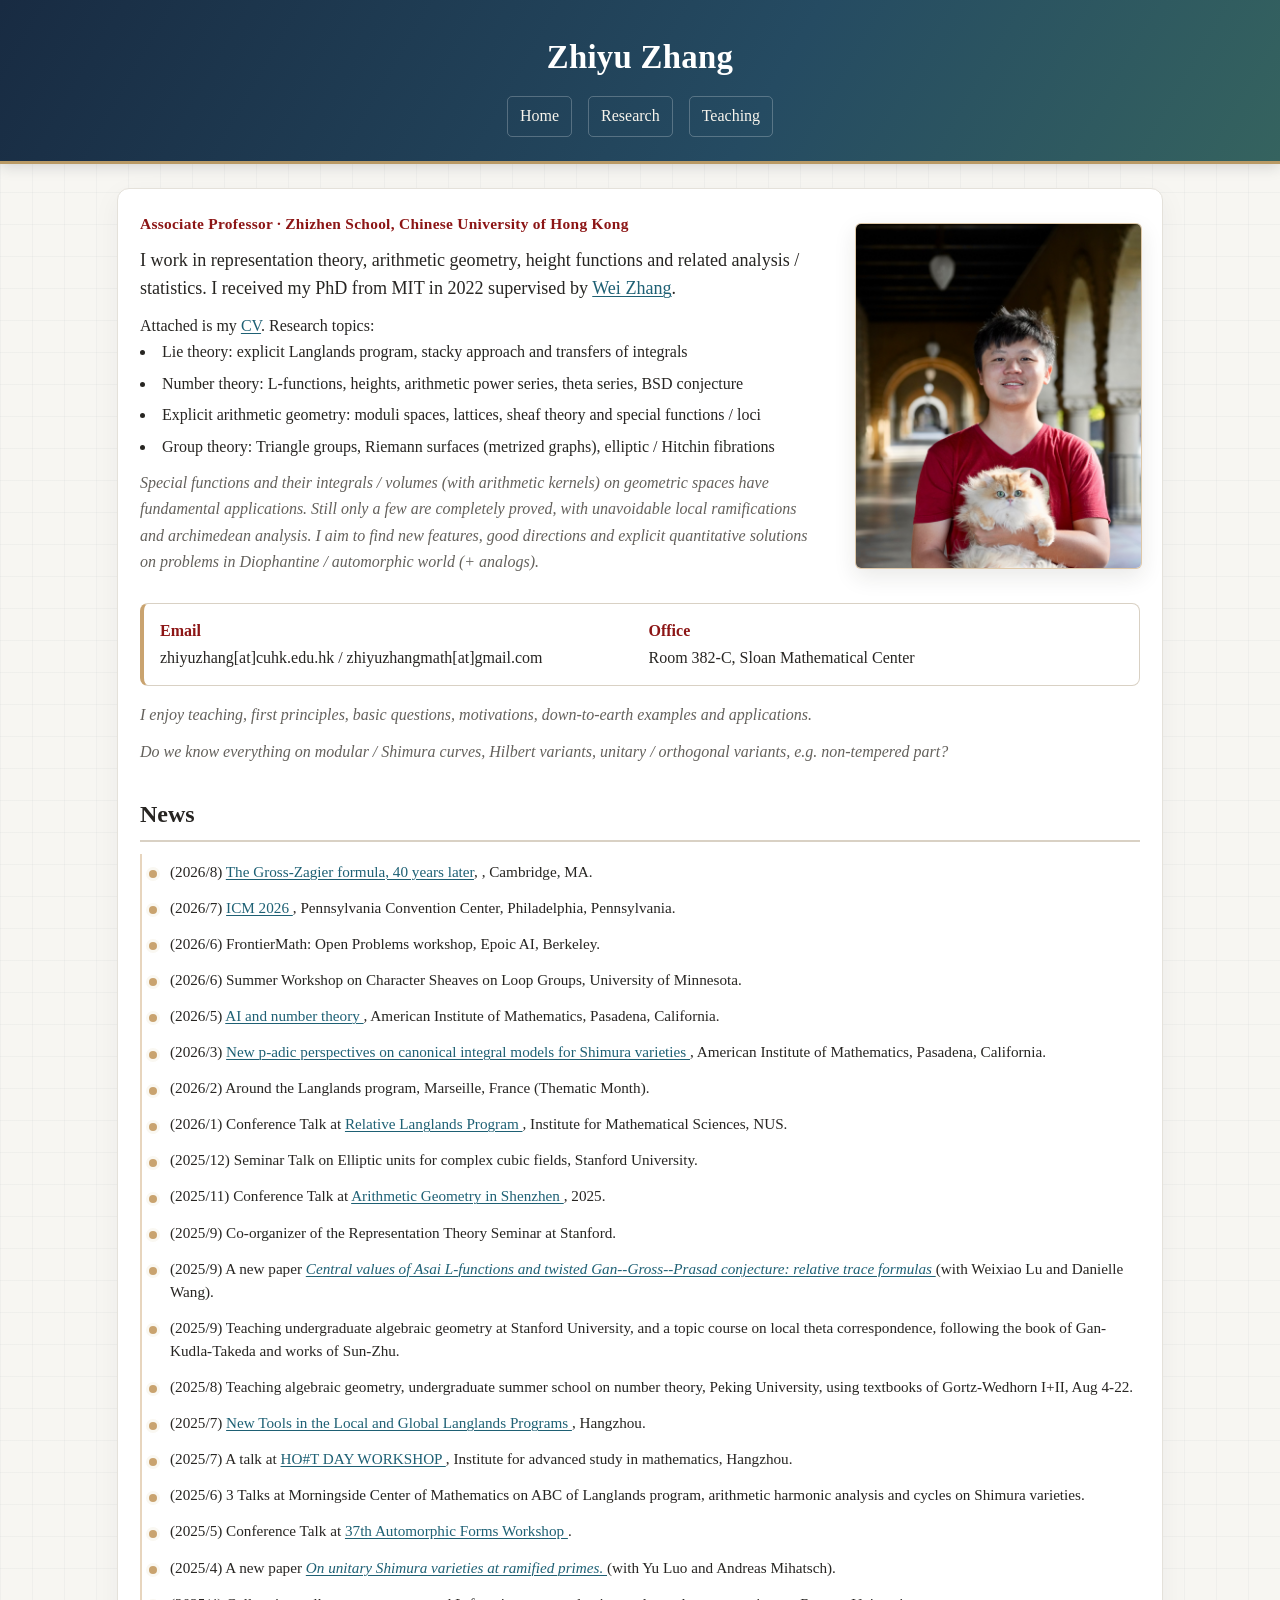
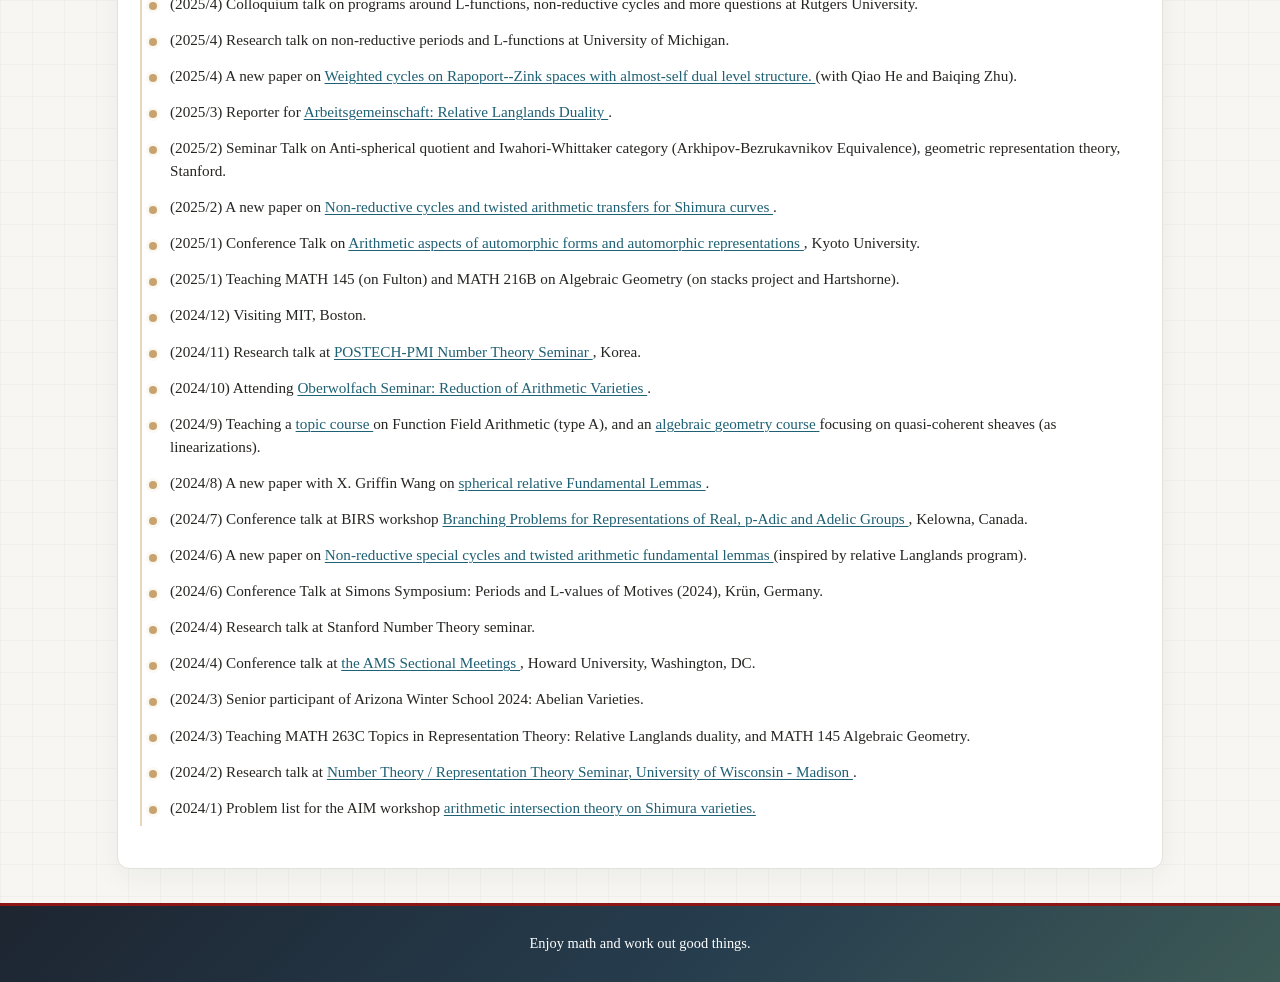
==== commit 4c6023a2: "Add files via upload" ====
--- a/index.html
+++ b/index.html
@@ -38,7 +38,7 @@
 <li> 
 Explicit arithmetic geometry: moduli spaces, lattices, sheaf theory and special functions / loci
 <li> 
-Group theory: Galois / Triangle groups, Riemann surfaces (metrized graphs), elliptic / Hitchin fibrations
+Group theory: Triangle groups, Riemann surfaces (metrized graphs), elliptic / Hitchin fibrations
 </li>
 
 
@@ -56,7 +56,7 @@
 
 
 <div class="home-contact">
-    <p><strong>Email</strong><br>zyuzhang[at]stanford.edu / zhiyuzhangmath[at]gmail.com</p>
+    <p><strong>Email</strong><br>zhiyuzhang[at]cuhk.edu.hk / zhiyuzhangmath[at]gmail.com</p>
     <p><strong>Office</strong><br>Room 382-C, Sloan Mathematical Center</p>
 </div>
 
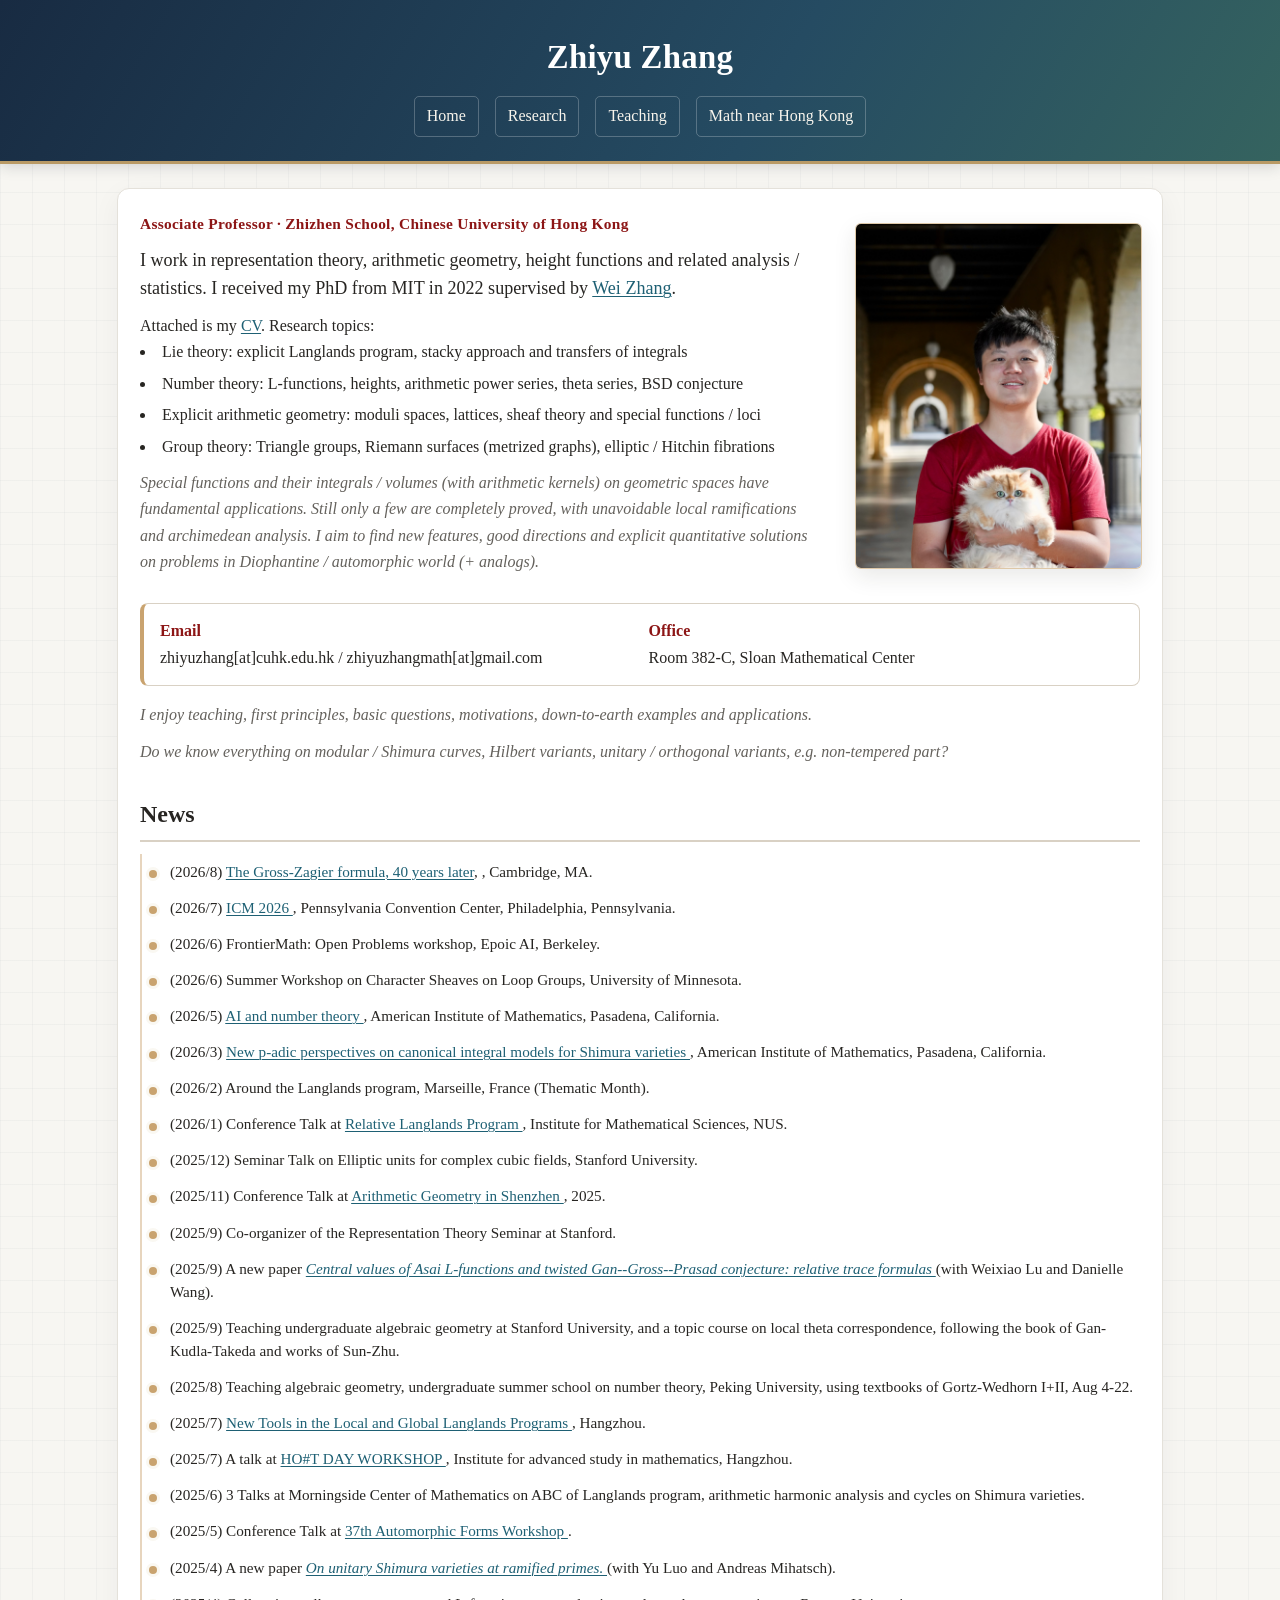
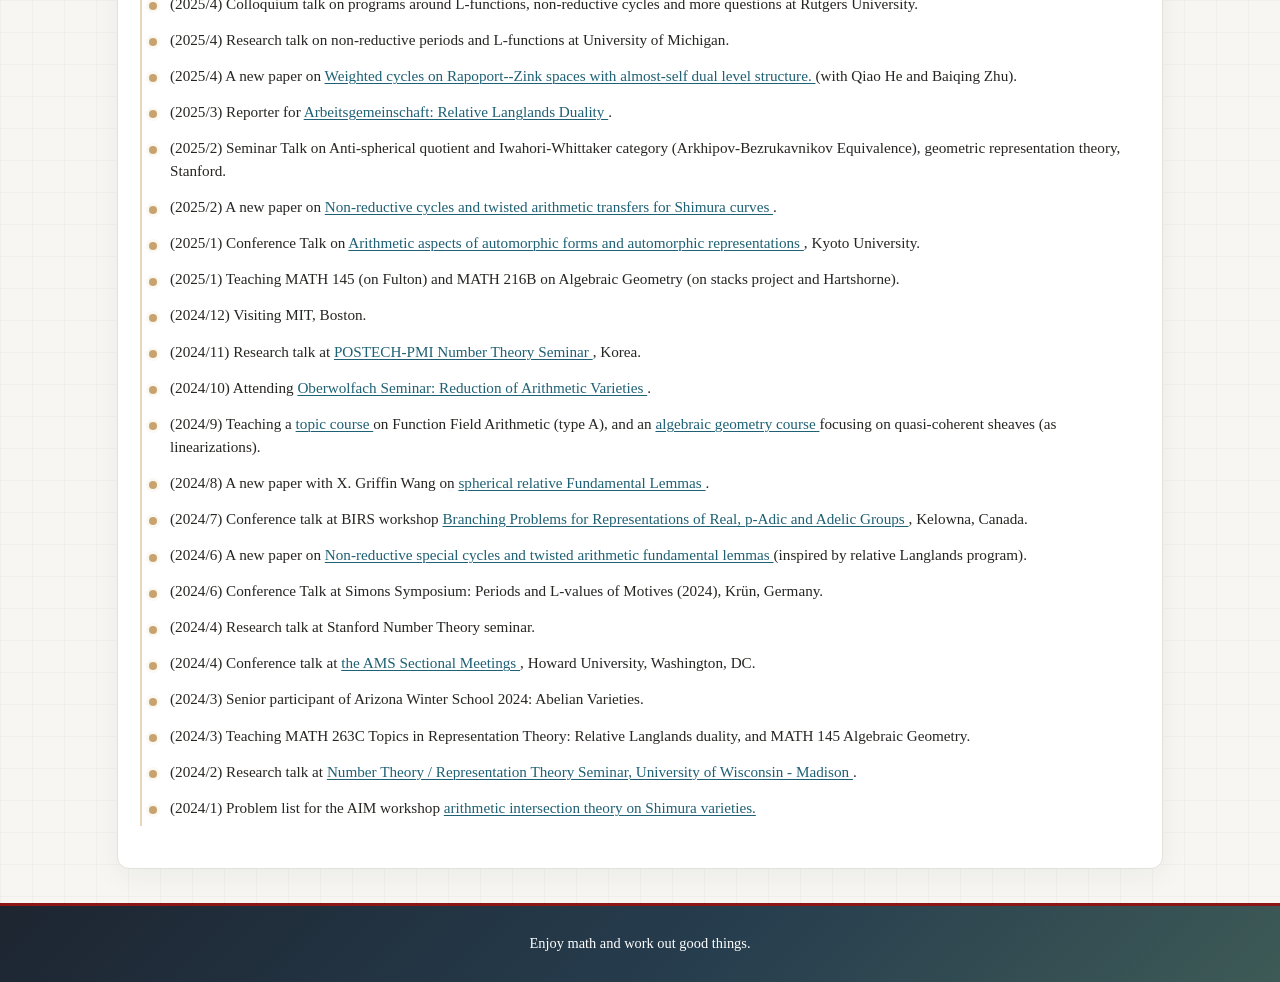
==== commit 44baefa4: "Add files via upload" ====
--- a/index.html
+++ b/index.html
@@ -13,6 +13,7 @@
       <a href="index.html">Home</a>
       <a href="research.html">Research</a>
       <a href="teaching.html"> Teaching </a>
+      <a href="hongkong.html"> Math near Hong Kong </a>
     </nav>
   </header>
 
